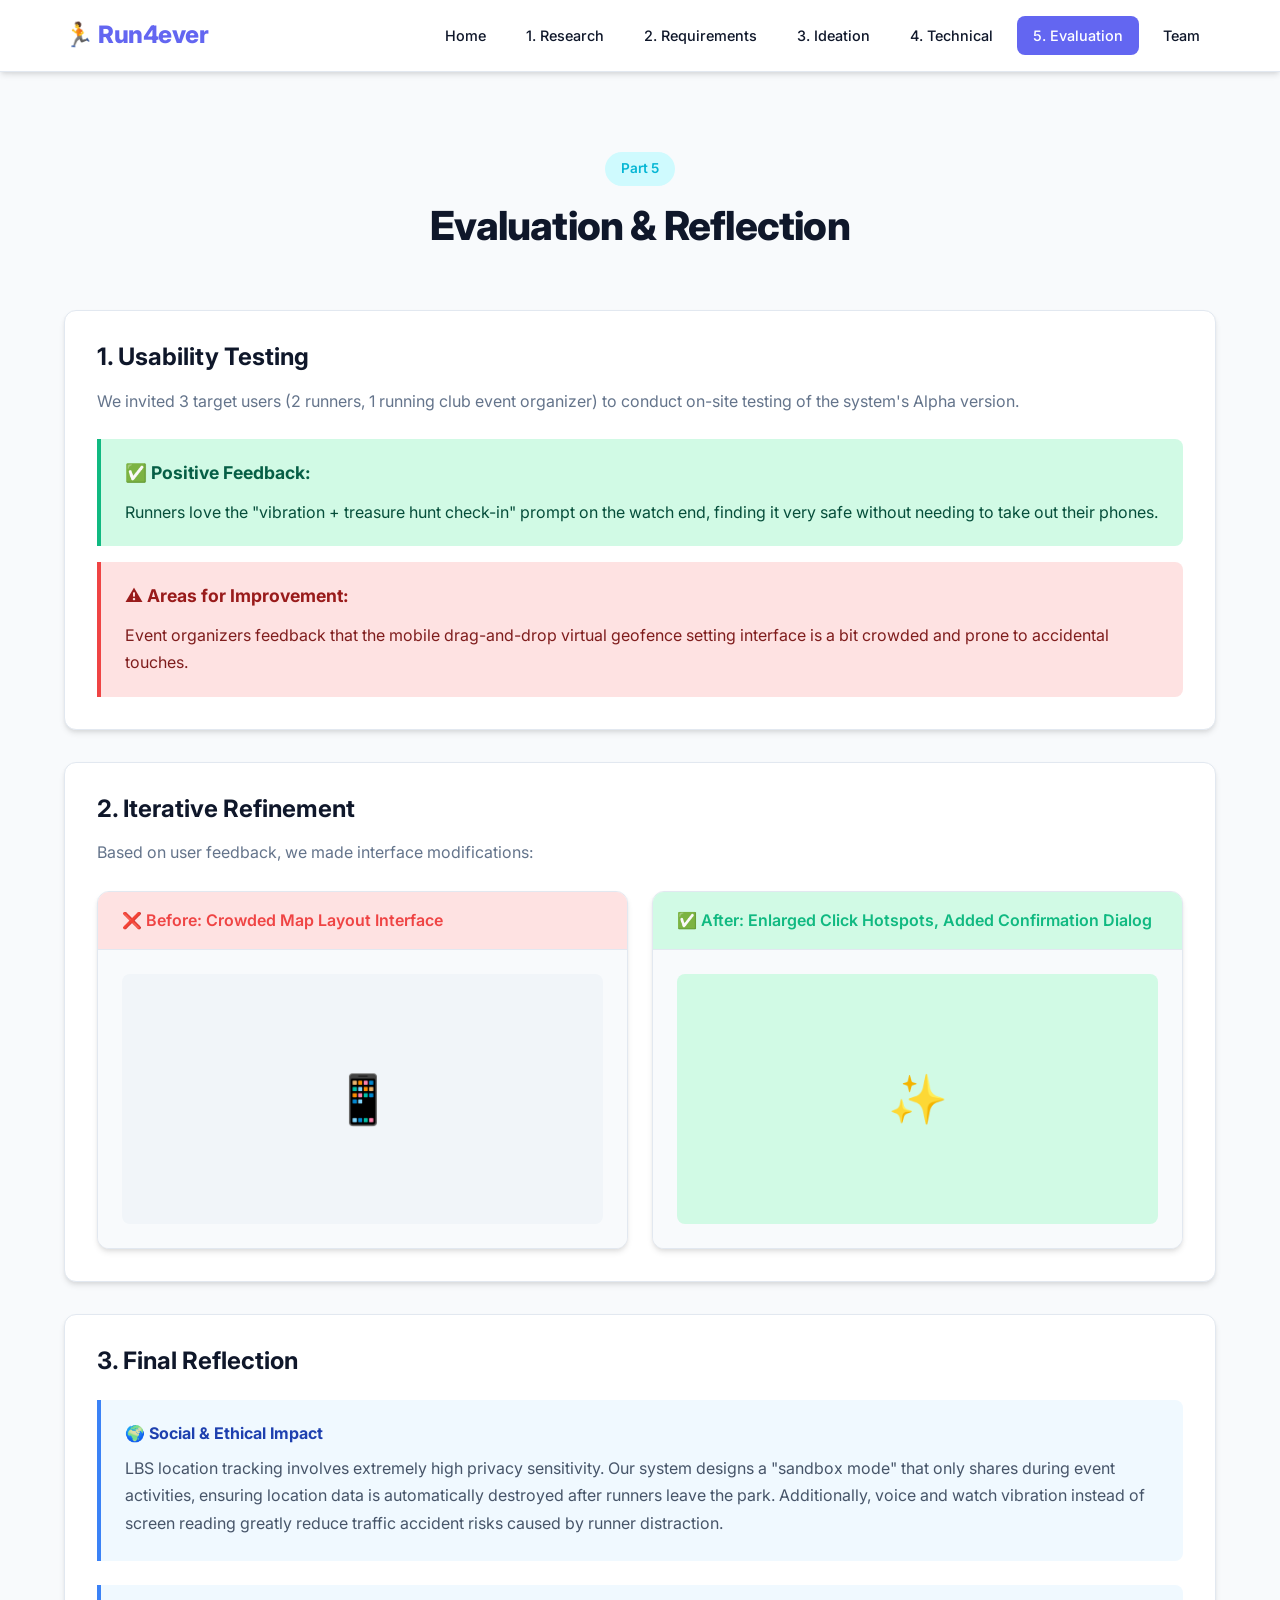
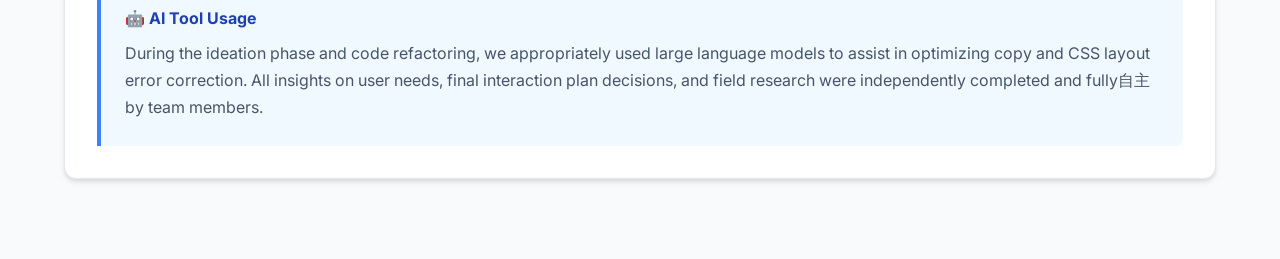
==== pages/evaluation.html @ 2ca22660 "first publish" ====
<!DOCTYPE html>
<html lang="en">
<head>
  <meta charset="UTF-8" />
  <title>Evaluation & Reflection | Run4ever</title>
  <link rel="stylesheet" href="../style.css" />
</head>
<body>
  <header class="site-header">
    <div class="container nav-container">
      <h1 class="logo">🏃 Run4ever</h1>
      <nav class="nav">
        <a href="../index.html">Home</a>
        <a href="research.html">1. Research</a>
        <a href="requirements.html">2. Requirements</a>
        <a href="ideation.html">3. Ideation</a>
        <a href="technical.html">4. Technical</a>
        <a href="evaluation.html" class="active">5. Evaluation</a>
        <a href="members.html">Team</a>
      </nav>
    </div>
  </header>

  <main class="section">
    <div class="container">
      <div class="section-heading">
        <p class="section-label">Part 5</p>
        <h2>Evaluation & Reflection</h2>
      </div>

      <div class="card">
        <h3>1. Usability Testing</h3>
        <p style="margin-top: 16px;">We invited 3 target users (2 runners, 1 running club event organizer) to conduct on-site testing of the system's Alpha version.</p>
        
        <div style="margin-top: 24px; display: grid; gap: 16px;">
          <div style="background: #d1fae5; border-left: 4px solid #10b981; padding: 20px 24px; border-radius: 0 8px 8px 0;">
            <strong style="color: #065f46; font-size: 1.1rem;">✅ Positive Feedback:</strong>
            <p style="margin: 12px 0 0; color: #064e3b;">Runners love the "vibration + treasure hunt check-in" prompt on the watch end, finding it very safe without needing to take out their phones.</p>
          </div>
          <div style="background: #fee2e2; border-left: 4px solid #ef4444; padding: 20px 24px; border-radius: 0 8px 8px 0;">
            <strong style="color: #991b1b; font-size: 1.1rem;">⚠️ Areas for Improvement:</strong>
            <p style="margin: 12px 0 0; color: #7f1d1d;">Event organizers feedback that the mobile drag-and-drop virtual geofence setting interface is a bit crowded and prone to accidental touches.</p>
          </div>
        </div>
      </div>

      <div class="card" style="margin-top: 32px;">
        <h3>2. Iterative Refinement</h3>
        <p style="margin-top: 16px; color: #64748b;">Based on user feedback, we made interface modifications:</p>
        
        <div class="before-after-grid" style="margin-top: 24px;">
          <div class="before-after-card">
            <div class="card-header before">❌ Before: Crowded Map Layout Interface</div>
            <div class="card-body">
              <div style="width: 100%; height: 250px; background: #f1f5f9; display: flex; align-items: center; justify-content: center; border-radius: 8px; color: #64748b; font-size: 3rem;">
                📱
              </div>
            </div>
          </div>
          <div class="before-after-card">
            <div class="card-header after">✅ After: Enlarged Click Hotspots, Added Confirmation Dialog</div>
            <div class="card-body">
              <div style="width: 100%; height: 250px; background: #d1fae5; display: flex; align-items: center; justify-content: center; border-radius: 8px; color: #065f46; font-size: 3rem;">
                ✨
              </div>
            </div>
          </div>
        </div>
      </div>

      <div class="card" style="margin-top: 32px;">
        <h3>3. Final Reflection</h3>
        
        <div style="margin-top: 24px; display: grid; gap: 24px;">
          <div style="background: #f0f9ff; border-left: 4px solid #3b82f6; padding: 24px; border-radius: 0 8px 8px 0;">
            <h4 style="font-weight: 700; margin-bottom: 12px; color: #1e40af;">🌍 Social & Ethical Impact</h4>
            <p style="color: #475569; line-height: 1.7;">
              LBS location tracking involves extremely high privacy sensitivity. Our system designs a "sandbox mode" that only shares during event activities, ensuring location data is automatically destroyed after runners leave the park. Additionally, voice and watch vibration instead of screen reading greatly reduce traffic accident risks caused by runner distraction.
            </p>
          </div>
          <div style="background: #f0f9ff; border-left: 4px solid #3b82f6; padding: 24px; border-radius: 0 8px 8px 0;">
            <h4 style="font-weight: 700; margin-bottom: 12px; color: #1e40af;">🤖 AI Tool Usage</h4>
            <p style="color: #475569; line-height: 1.7;">
              During the ideation phase and code refactoring, we appropriately used large language models to assist in optimizing copy and CSS layout error correction. All insights on user needs, final interaction plan decisions, and field research were independently completed and fully自主 by team members.
            </p>
          </div>
        </div>
      </div>
    </div>
  </main>
</body>
</html>
---- style.css ----
@import url("https://fonts.googleapis.com/css2?family=Inter:wght@300;400;500;600;700;800&display=swap");

* {
  margin: 0;
  padding: 0;
  box-sizing: border-box;
}

:root {
  --bg: #f8fafc;
  --white: #ffffff;
  --text: #0f172a;
  --muted: #64748b;
  --primary: #6366f1;
  --primary-dark: #4f46e5;
  --accent: #06b6d4;
  --accent-soft: #cffafe;
  --success: #10b981;
  --success-soft: #d1fae5;
  --warning: #f59e0b;
  --warning-soft: #fef3c7;
  --danger: #ef4444;
  --danger-soft: #fee2e2;
  --border: #e2e8f0;
  --shadow: 0 4px 6px -1px rgba(0, 0, 0, 0.1), 0 2px 4px -1px rgba(0, 0, 0, 0.06);
  --shadow-lg: 0 10px 15px -3px rgba(0, 0, 0, 0.1), 0 4px 6px -2px rgba(0, 0, 0, 0.05);
  --radius: 12px;
  --radius-lg: 20px;
}

body {
  font-family: "Inter", -apple-system, BlinkMacSystemFont, "Segoe UI", Roboto, sans-serif;
  line-height: 1.6;
  color: var(--text);
  background: var(--bg);
  min-height: 100vh;
}

h1, h2, h3, h4, h5, h6, .logo {
  font-weight: 700;
  line-height: 1.2;
}

.container {
  width: 90%;
  max-width: 1200px;
  margin: 0 auto;
}

.site-header {
  background: var(--white);
  border-bottom: 1px solid var(--border);
  position: sticky;
  top: 0;
  z-index: 100;
  box-shadow: var(--shadow);
}

.nav-container {
  display: flex;
  justify-content: space-between;
  align-items: center;
  padding: 16px 0;
  flex-wrap: wrap;
  gap: 16px;
}

.logo {
  font-size: 1.5rem;
  font-weight: 800;
  color: var(--primary);
  letter-spacing: -0.02em;
}

.nav {
  display: flex;
  gap: 8px;
  flex-wrap: wrap;
}

.nav a {
  text-decoration: none;
  color: var(--text);
  font-weight: 500;
  padding: 8px 16px;
  border-radius: 8px;
  transition: all 0.2s;
  font-size: 0.9rem;
}

.nav a:hover {
  background: var(--accent-soft);
  color: var(--accent);
}

.nav a.active {
  background: var(--primary);
  color: var(--white);
}

.hero {
  padding: 80px 0 60px;
  background: linear-gradient(135deg, #667eea 0%, #764ba2 100%);
  color: var(--white);
}

.hero-content {
  text-align: center;
  max-width: 800px;
  margin: 0 auto;
}

.hero h1 {
  font-size: 3.5rem;
  font-weight: 800;
  margin-bottom: 24px;
  letter-spacing: -0.03em;
}

.hero-subtitle {
  font-size: 1.35rem;
  opacity: 0.95;
  margin-bottom: 48px;
  max-width: 700px;
  margin-left: auto;
  margin-right: auto;
  line-height: 1.6;
}

.hero-subtitle br {
  display: block;
  margin-bottom: 12px;
}

.hero-meta {
  display: flex;
  gap: 24px;
  justify-content: center;
  flex-wrap: wrap;
  margin-bottom: 32px;
}

.meta-item {
  font-size: 0.9rem;
  color: rgba(255, 255, 255, 0.85);
  font-weight: 500;
  padding: 6px 16px;
  background: rgba(255, 255, 255, 0.15);
  border-radius: 20px;
  backdrop-filter: blur(10px);
}

.hero-buttons {
  display: flex;
  gap: 16px;
  justify-content: center;
  flex-wrap: wrap;
}

.btn {
  padding: 14px 28px;
  border-radius: 10px;
  text-decoration: none;
  font-weight: 600;
  font-size: 1rem;
  transition: all 0.3s;
  display: inline-flex;
  align-items: center;
  gap: 8px;
}

.btn-primary {
  background: var(--white);
  color: var(--primary);
  box-shadow: 0 4px 14px rgba(0, 0, 0, 0.2);
}
.btn-primary:hover {
  transform: translateY(-2px);
  box-shadow: 0 8px 20px rgba(0, 0, 0, 0.3);
}

.btn-secondary {
  background: rgba(255, 255, 255, 0.2);
  color: var(--white);
  border: 2px solid rgba(255, 255, 255, 0.3);
}
.btn-secondary:hover {
  background: rgba(255, 255, 255, 0.3);
  transform: translateY(-2px);
}

.section {
  padding: 80px 0;
}

.section.alt-bg {
  background: #f1f5f9;
}

.section-heading {
  text-align: center;
  margin-bottom: 60px;
}

.section-label {
  display: inline-block;
  padding: 6px 16px;
  background: var(--accent-soft);
  color: var(--accent);
  border-radius: 20px;
  font-weight: 600;
  font-size: 0.85rem;
  margin-bottom: 16px;
}

.section-heading h2 {
  font-size: 2.5rem;
  font-weight: 800;
  color: var(--text);
  margin-bottom: 16px;
  letter-spacing: -0.02em;
}

.grid-2 {
  display: grid;
  grid-template-columns: repeat(2, 1fr);
  gap: 32px;
}

.grid-3 {
  display: grid;
  grid-template-columns: repeat(3, 1fr);
  gap: 32px;
}

.grid-4 {
  display: grid;
  grid-template-columns: repeat(4, 1fr);
  gap: 24px;
}

.card {
  background: var(--white);
  border: 1px solid var(--border);
  border-radius: var(--radius);
  padding: 32px;
  box-shadow: var(--shadow);
  transition: all 0.3s;
}

.card:hover {
  transform: translateY(-4px);
  box-shadow: var(--shadow-lg);
  border-color: var(--primary);
}

.card.card-link {
  text-decoration: none;
  color: inherit;
  display: block;
}

.card.card-link:hover {
  transform: translateY(-4px);
  border-color: var(--primary);
  box-shadow: var(--shadow-lg);
}

.card.card-link h3 {
  color: var(--primary);
  margin-bottom: 12px;
}

.card h3 {
  font-size: 1.5rem;
  font-weight: 700;
  margin-bottom: 16px;
  color: var(--text);
}

.card p {
  color: var(--muted);
  line-height: 1.7;
}

.hero-card {
  background: var(--white);
  border: 1px solid var(--border);
  border-radius: var(--radius-lg);
  padding: 40px;
  box-shadow: var(--shadow-lg);
}

.hero-card h3 {
  font-size: 1.5rem;
  margin-bottom: 24px;
  color: var(--text);
}

.hero-card ul {
  list-style: none;
}

.hero-card li {
  padding: 12px 0;
  border-bottom: 1px solid var(--border);
  color: var(--text);
}

.hero-card li:last-child {
  border-bottom: none;
}

.hero-card li strong {
  color: var(--primary);
  margin-right: 8px;
}

.member-card {
  text-align: center;
  padding: 40px 24px;
}

.member-card .avatar-placeholder {
  width: 120px;
  height: 120px;
  margin: 0 auto 24px;
  border-radius: 50%;
  overflow: hidden;
  box-shadow: var(--shadow-lg);
}

.member-card .avatar-placeholder img {
  width: 100%;
  height: 100%;
  object-fit: cover;
}

.member-card h3 {
  font-size: 1.5rem;
  margin-bottom: 8px;
  color: var(--text);
}

.member-card .student-id {
  font-size: 0.95rem;
  color: var(--muted);
  margin-bottom: 16px;
  font-weight: 500;
}

.member-card .bio {
  font-size: 0.95rem;
  color: var(--muted);
  line-height: 1.7;
}

.persona-card {
  text-align: center;
  border-top: 4px solid var(--primary);
  overflow: hidden;
}

.persona-header {
  padding: 24px;
  background: linear-gradient(135deg, var(--accent-soft) 0%, #a5f3fc 100%);
}

.persona-icon {
  font-size: 4rem;
  display: block;
  margin-bottom: 12px;
}

.persona-header h4 {
  font-size: 1.25rem;
  margin: 0;
  color: var(--primary);
  font-weight: 700;
}

.persona-details {
  padding: 24px;
  text-align: left;
}

.persona-details p {
  margin-bottom: 10px;
  font-size: 0.95rem;
  color: var(--text);
  line-height: 1.6;
}

.persona-details p strong {
  color: var(--primary);
  font-weight: 600;
}

.comparison-block {
  display: grid;
  grid-template-columns: 1fr 1fr;
  gap: 24px;
}

.comparison-card {
  background: var(--white);
  border: 1px solid var(--border);
  border-radius: var(--radius);
  padding: 24px;
}

.comparison-card h4 {
  font-size: 1.1rem;
  font-weight: 700;
  margin-bottom: 16px;
  color: var(--text);
}

.comparison-card ul {
  list-style: none;
}

.comparison-card li {
  padding: 8px 0;
  border-bottom: 1px solid var(--border);
  font-size: 0.9rem;
  color: var(--muted);
}

.comparison-card li:last-child {
  border-bottom: none;
}

.comparison-card.positive h4 {
  color: var(--success);
}

.comparison-card.negative h4 {
  color: var(--danger);
}

.comparison-card.positive li {
  color: #065f46;
}

.comparison-card.negative li {
  color: #991b1b;
}

.gallery-grid {
  display: grid;
  grid-template-columns: repeat(auto-fill, minmax(200px, 1fr));
  gap: 24px;
}

.gallery-item {
  background: var(--white);
  border: 1px solid var(--border);
  border-radius: var(--radius);
  overflow: hidden;
  box-shadow: var(--shadow);
  transition: all 0.3s;
}

.gallery-item:hover {
  transform: translateY(-4px);
  box-shadow: var(--shadow-lg);
}

.gallery-item img,
.gallery-item-placeholder {
  width: 100%;
  height: 200px;
  object-fit: cover;
  display: block;
}

.gallery-item-placeholder {
  display: flex;
  align-items: center;
  justify-content: center;
  background: #f1f5f9;
  color: var(--muted);
  font-size: 3rem;
}

.gallery-caption {
  padding: 16px;
  text-align: center;
}

.gallery-caption p {
  margin: 0;
  font-size: 0.9rem;
  color: var(--muted);
}

.before-after-grid {
  display: grid;
  grid-template-columns: 1fr 1fr;
  gap: 24px;
}

.before-after-card {
  background: var(--white);
  border: 1px solid var(--border);
  border-radius: var(--radius);
  overflow: hidden;
  box-shadow: var(--shadow);
}

.before-after-card .card-header {
  padding: 16px 24px;
  background: var(--bg);
  border-bottom: 1px solid var(--border);
  font-weight: 600;
  color: var(--text);
}

.before-after-card .card-header.before {
  background: var(--danger-soft);
  color: var(--danger);
}

.before-after-card .card-header.after {
  background: var(--success-soft);
  color: var(--success);
}

.before-after-card .card-body {
  padding: 24px;
  background: #f8fafc;
}

.before-after-card .card-body img,
.before-after-card .card-body .placeholder {
  width: 100%;
  height: 250px;
  object-fit: cover;
  border-radius: 8px;
}

.table-container {
  overflow-x: auto;
  border-radius: var(--radius);
  border: 1px solid var(--border);
}

.table-container table {
  width: 100%;
  border-collapse: collapse;
  background: var(--white);
}

.table-container th {
  background: var(--bg);
  padding: 16px;
  text-align: left;
  font-weight: 600;
  color: var(--text);
  border-bottom: 2px solid var(--border);
}

.table-container td {
  padding: 16px;
  border-bottom: 1px solid var(--border);
  color: var(--muted);
}

.table-container tr:last-child td {
  border-bottom: none;
}

.table-container tr:nth-child(even) {
  background: var(--bg);
}

.table-container tr:hover {
  background: var(--accent-soft);
}

.table-container td strong {
  color: var(--text);
}

.link-card {
  text-decoration: none;
  color: inherit;
  display: block;
}

.link-card h3 {
  color: var(--primary);
  margin-bottom: 12px;
}

.link-card p {
  color: var(--muted);
}

.link-card:hover {
  transform: translateY(-4px);
  border-color: var(--primary);
  box-shadow: var(--shadow-lg);
}

ul {
  margin-left: 20px;
  margin-top: 12px;
}

li {
  margin-bottom: 8px;
  color: var(--muted);
}

@media (max-width: 900px) {
  .hero h1 {
    font-size: 2.5rem;
  }
  
  .grid-2,
  .grid-3,
  .grid-4,
  .comparison-block,
  .before-after-grid {
    grid-template-columns: 1fr;
  }
  
  .gallery-grid {
    grid-template-columns: repeat(2, 1fr);
  }
}

@media (max-width: 600px) {
  .hero {
    padding: 60px 0 40px;
  }
  
  .hero h1 {
    font-size: 2rem;
  }
  
  .hero-subtitle {
    font-size: 1rem;
  }
  
  .grid-3,
  .grid-4 {
    grid-template-columns: 1fr;
  }
  
  .gallery-grid {
    grid-template-columns: 1fr;
  }
  
  .nav {
    flex-direction: column;
    width: 100%;
  }
  
  .nav a {
    width: 100%;
    text-align: center;
  }
}
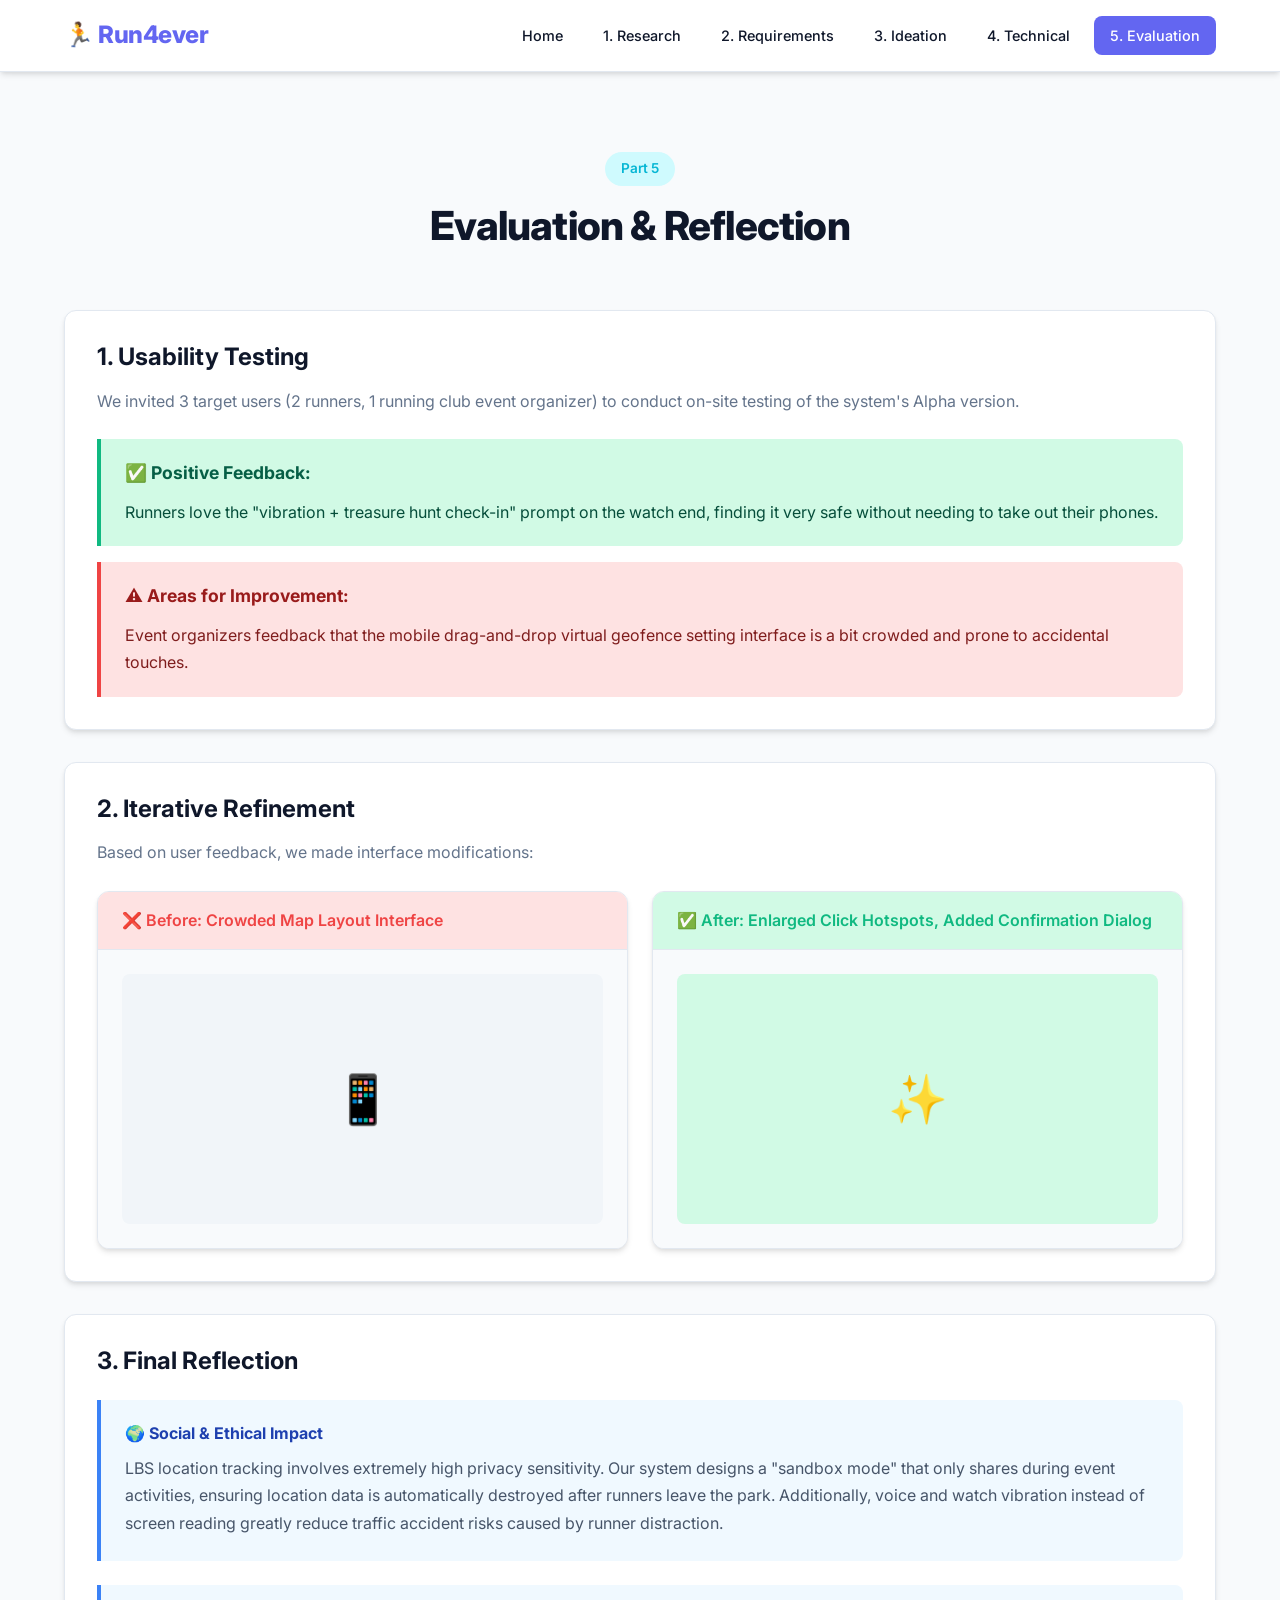
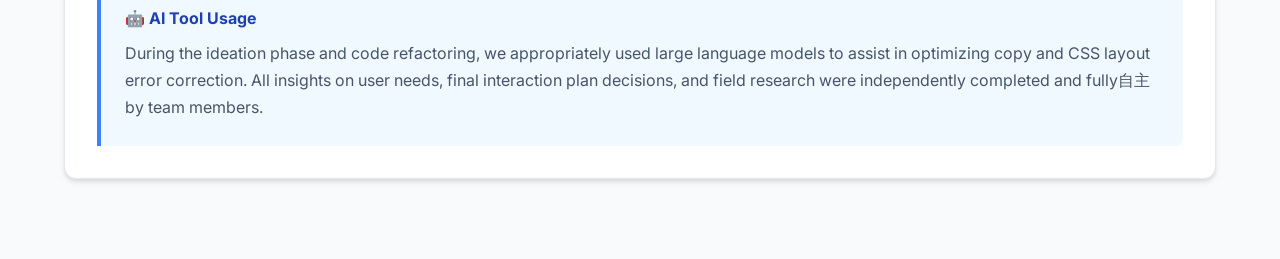
==== commit ea156537: "fix bug" ====
--- a/pages/evaluation.html
+++ b/pages/evaluation.html
@@ -16,7 +16,6 @@
         <a href="ideation.html">3. Ideation</a>
         <a href="technical.html">4. Technical</a>
         <a href="evaluation.html" class="active">5. Evaluation</a>
-        <a href="members.html">Team</a>
       </nav>
     </div>
   </header>
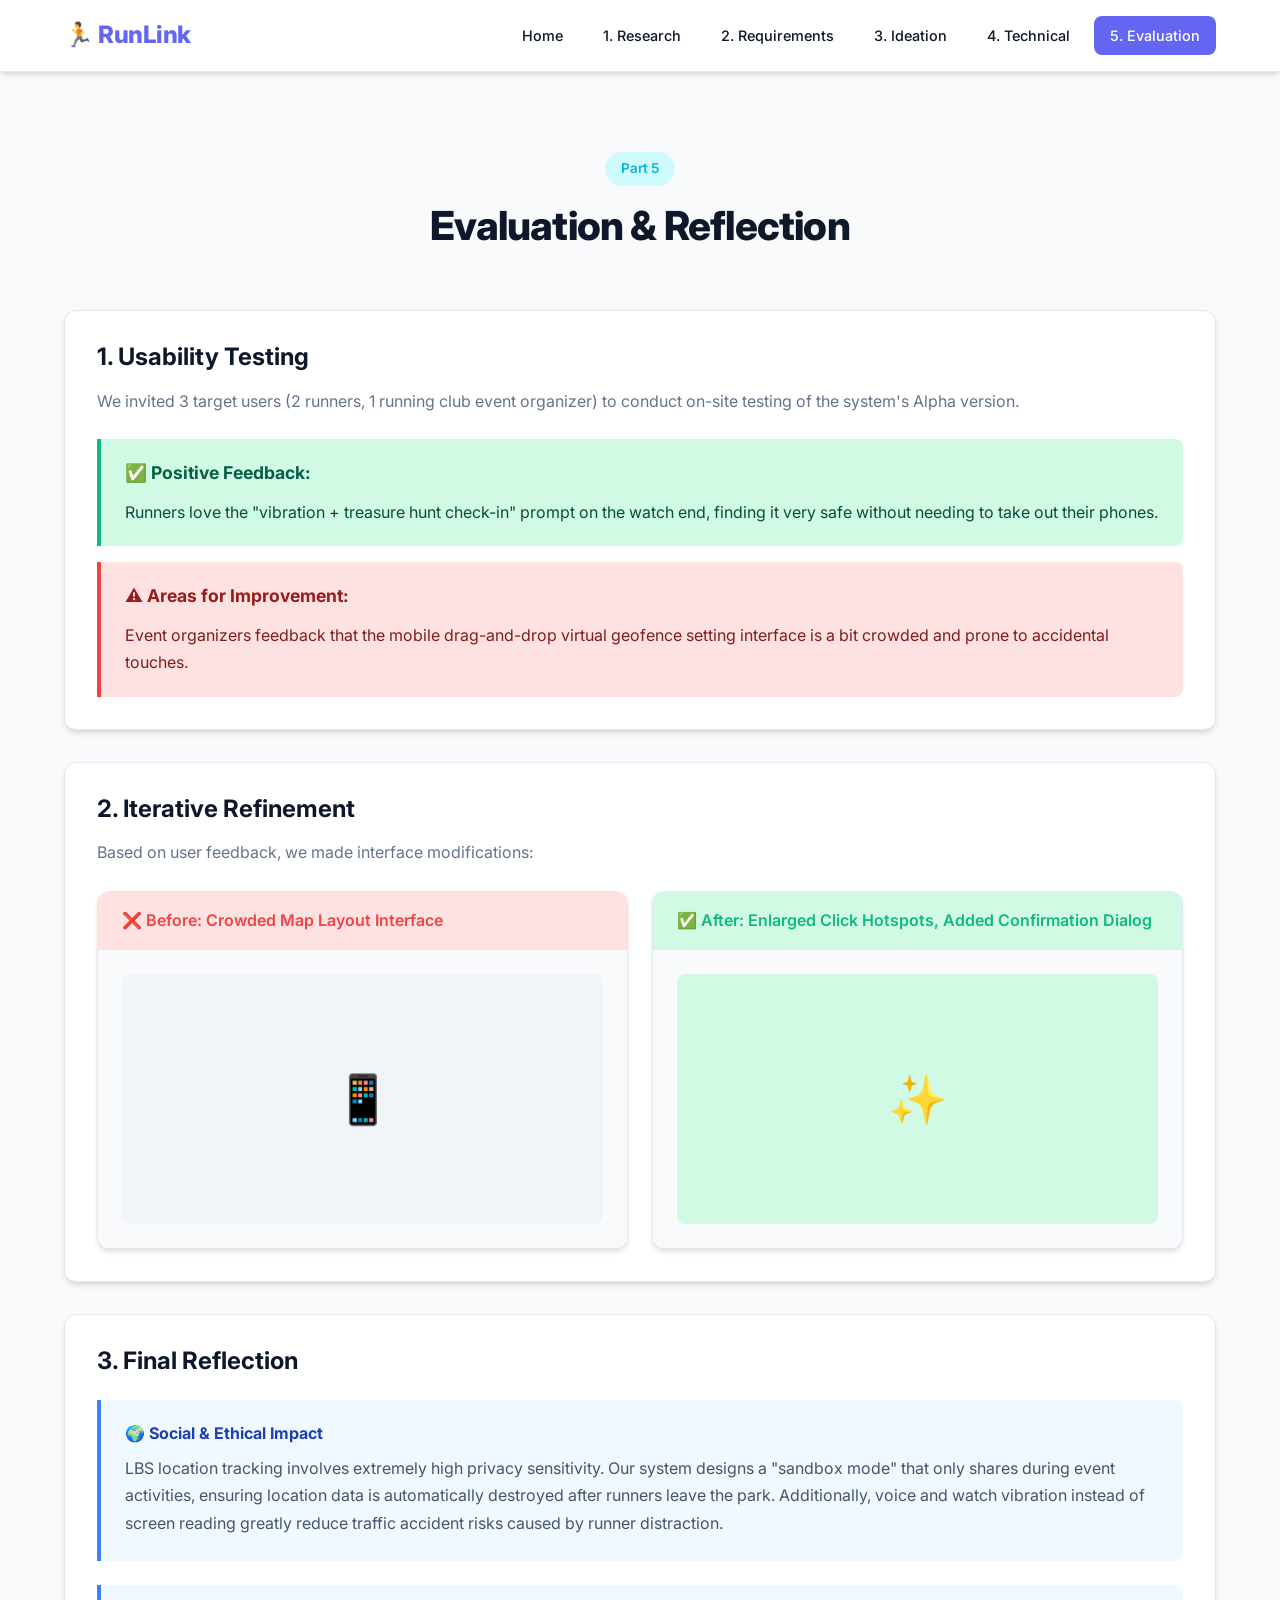
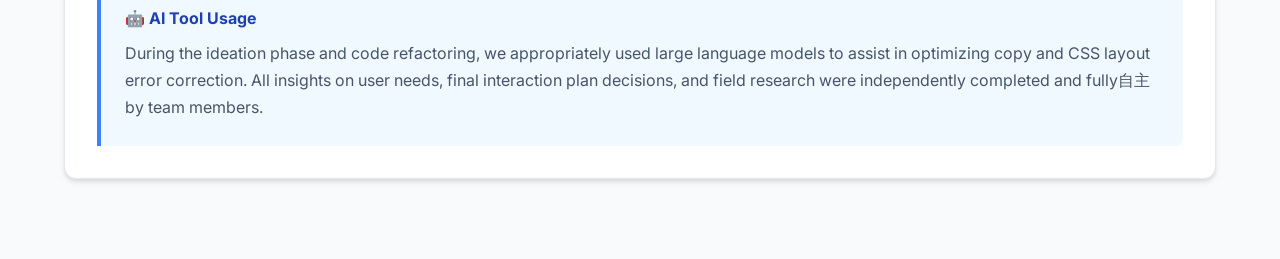
==== commit b29bd1b4: "Rename the project" ====
--- a/pages/evaluation.html
+++ b/pages/evaluation.html
@@ -2,13 +2,13 @@
 <html lang="en">
 <head>
   <meta charset="UTF-8" />
-  <title>Evaluation & Reflection | Run4ever</title>
+  <title>Evaluation & Reflection | RunLink</title>
   <link rel="stylesheet" href="../style.css" />
 </head>
 <body>
   <header class="site-header">
     <div class="container nav-container">
-      <h1 class="logo">🏃 Run4ever</h1>
+      <h1 class="logo">🏃 RunLink</h1>
       <nav class="nav">
         <a href="../index.html">Home</a>
         <a href="research.html">1. Research</a>
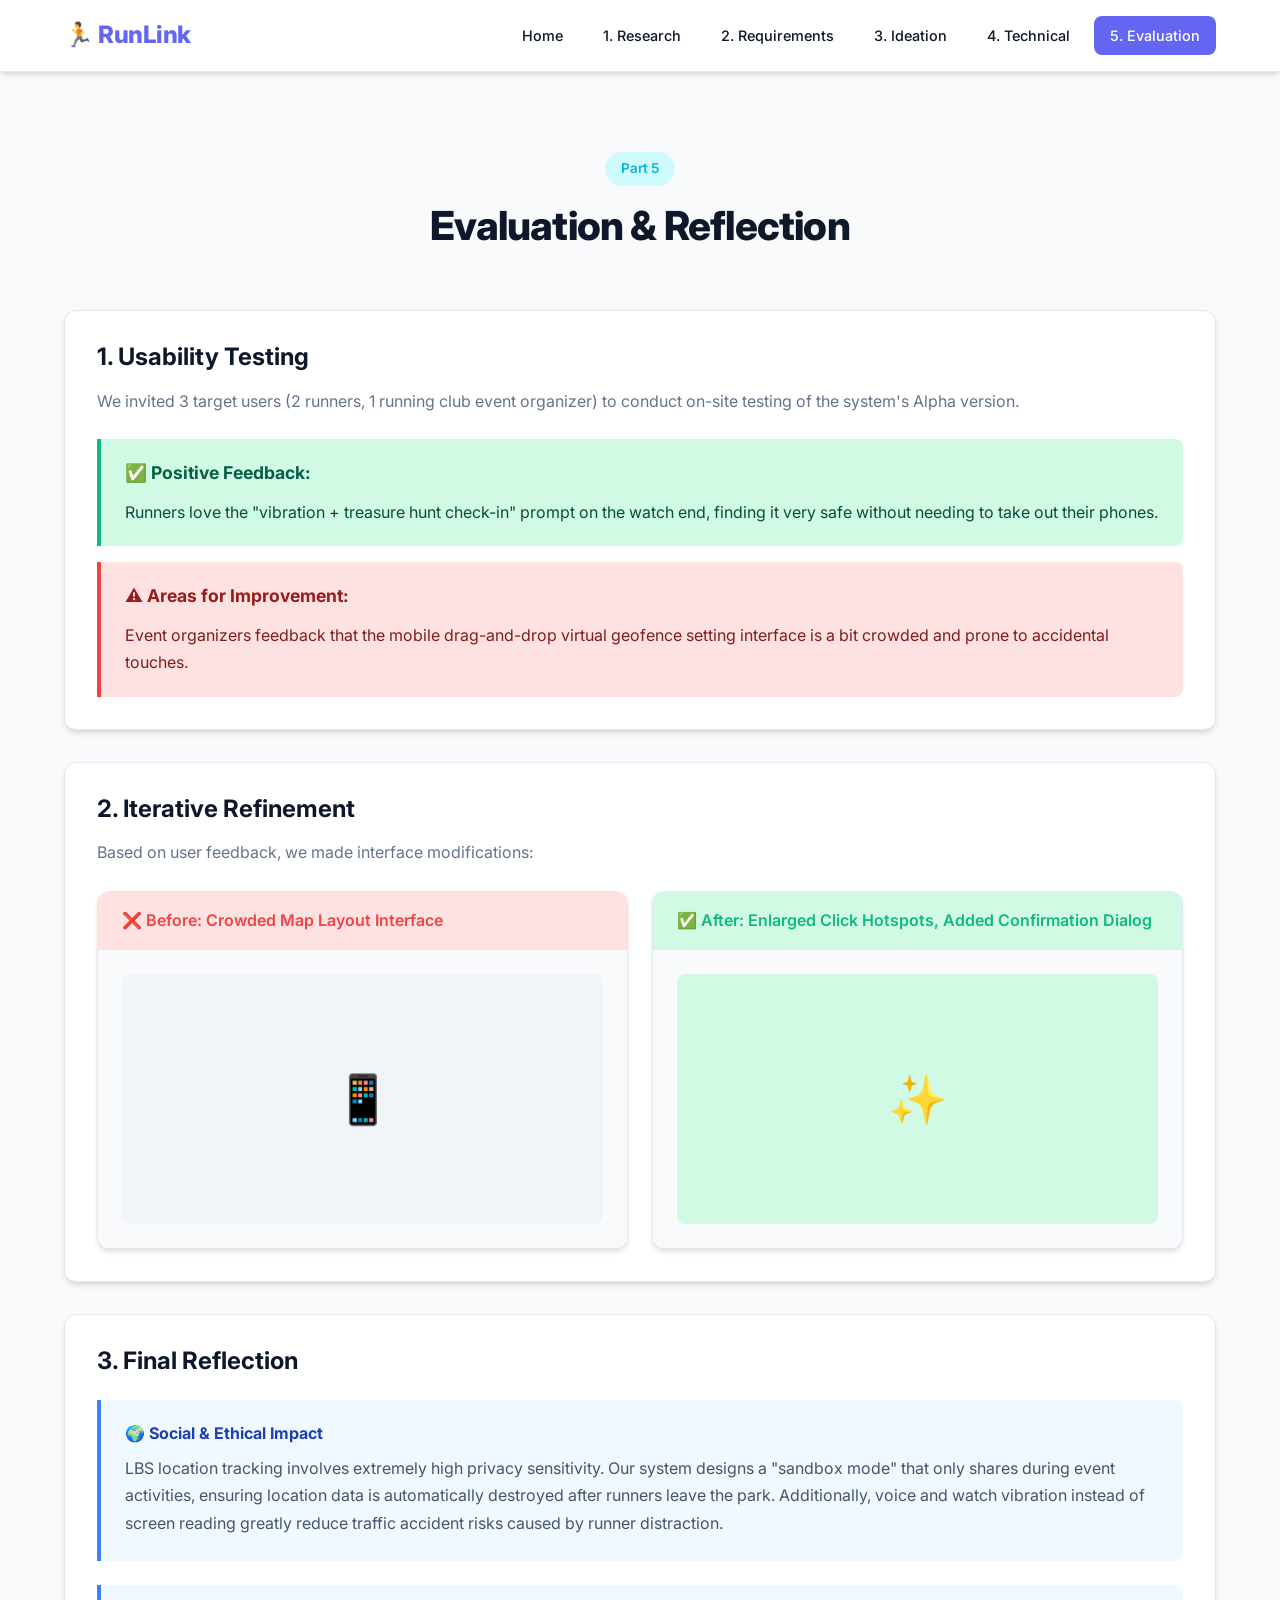
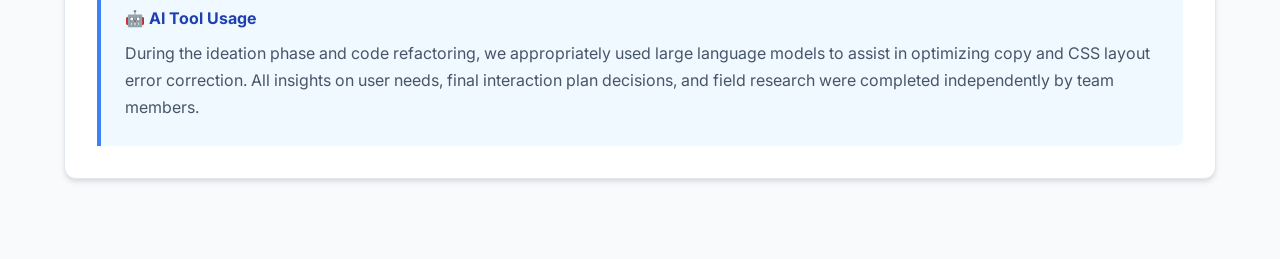
==== commit 3998a72d: "update core requirements" ====
--- a/pages/evaluation.html
+++ b/pages/evaluation.html
@@ -80,7 +80,7 @@
           <div style="background: #f0f9ff; border-left: 4px solid #3b82f6; padding: 24px; border-radius: 0 8px 8px 0;">
             <h4 style="font-weight: 700; margin-bottom: 12px; color: #1e40af;">🤖 AI Tool Usage</h4>
             <p style="color: #475569; line-height: 1.7;">
-              During the ideation phase and code refactoring, we appropriately used large language models to assist in optimizing copy and CSS layout error correction. All insights on user needs, final interaction plan decisions, and field research were independently completed and fully自主 by team members.
+              During the ideation phase and code refactoring, we appropriately used large language models to assist in optimizing copy and CSS layout error correction. All insights on user needs, final interaction plan decisions, and field research were completed independently by team members.
             </p>
           </div>
         </div>
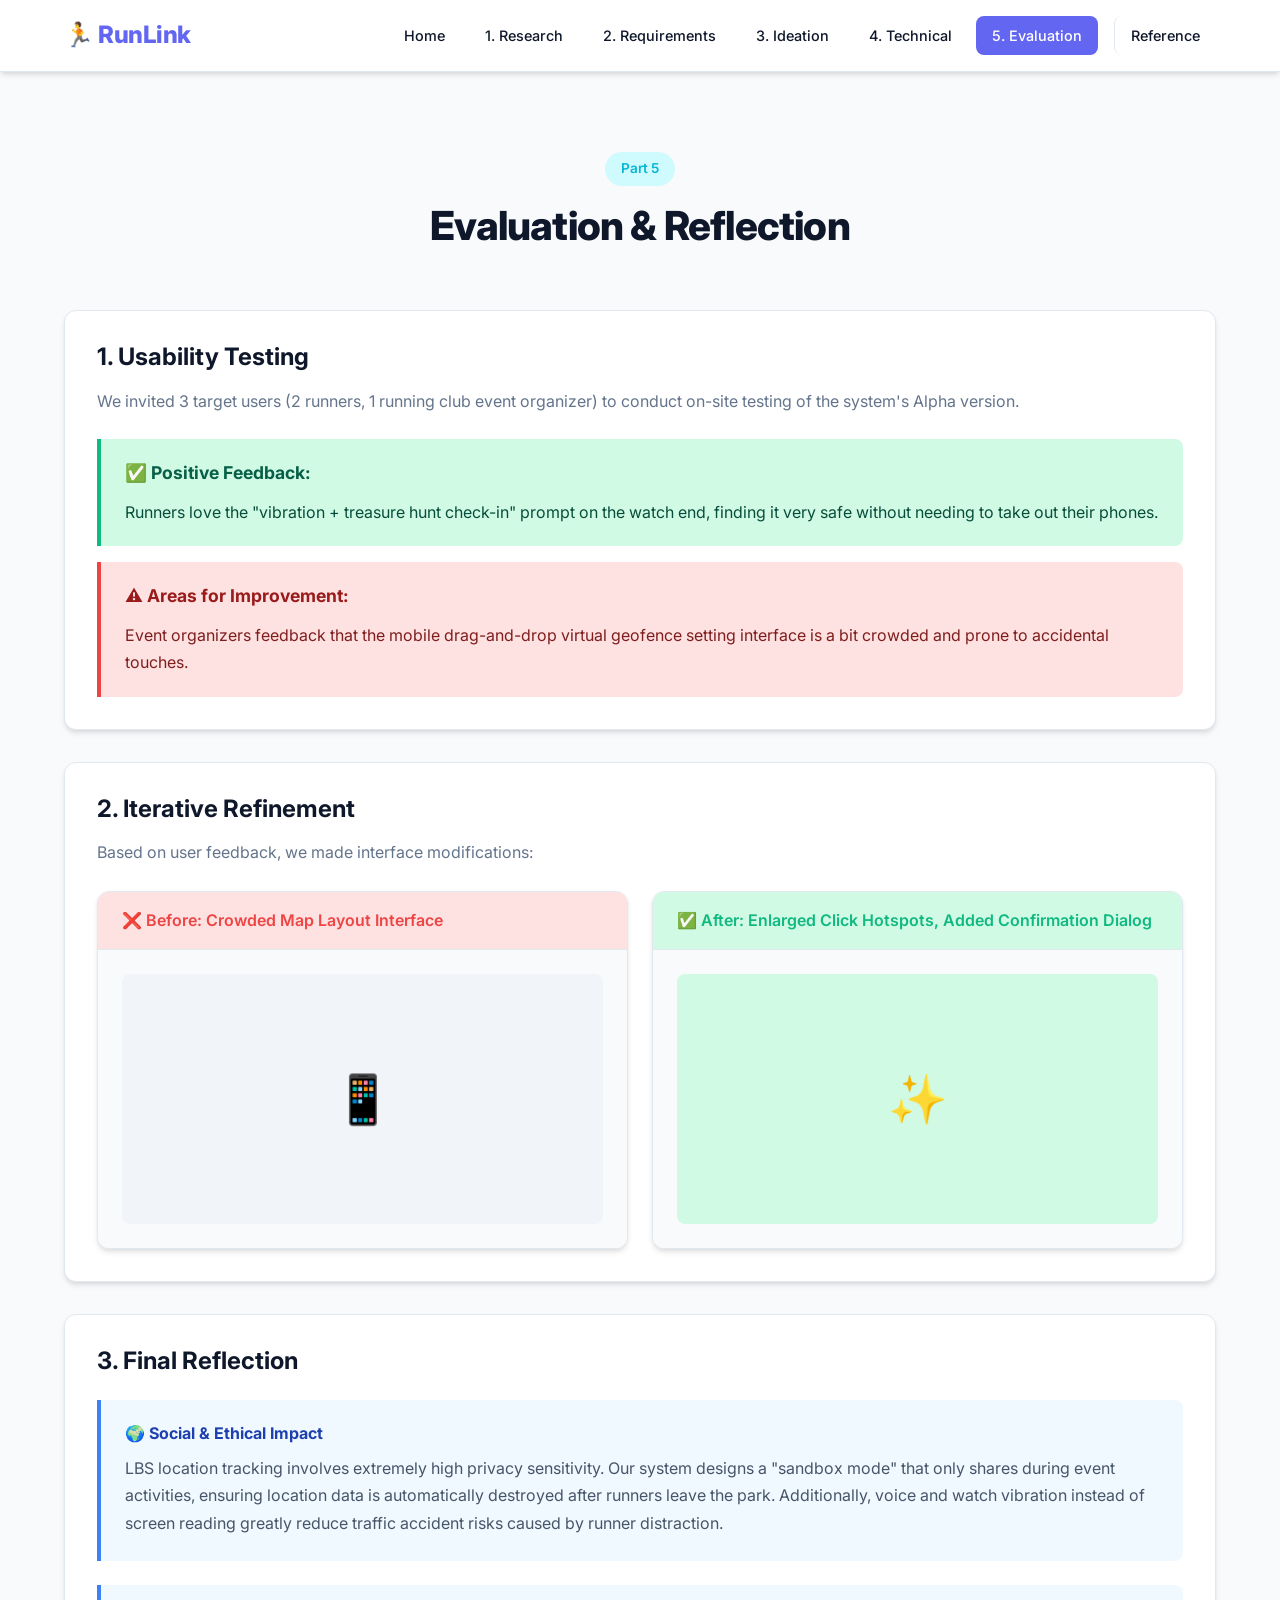
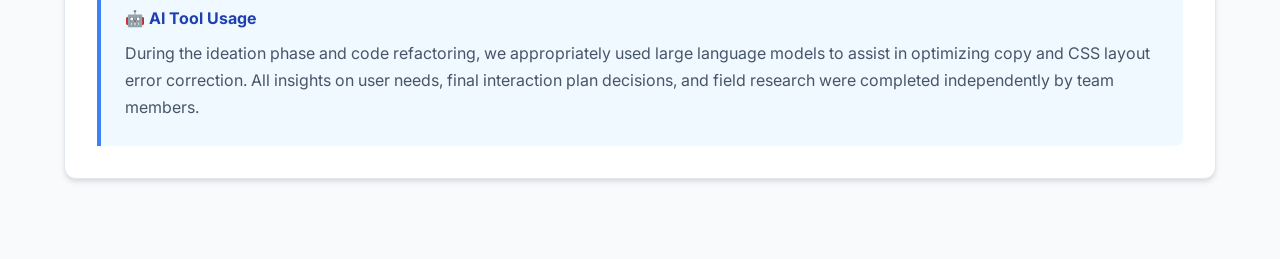
==== commit f19dcc30: "add reference list" ====
--- a/pages/evaluation.html
+++ b/pages/evaluation.html
@@ -9,13 +9,14 @@
   <header class="site-header">
     <div class="container nav-container">
       <h1 class="logo">🏃 RunLink</h1>
-      <nav class="nav">
+      <nav class="nav nav-end-cluster">
         <a href="../index.html">Home</a>
         <a href="research.html">1. Research</a>
         <a href="requirements.html">2. Requirements</a>
         <a href="ideation.html">3. Ideation</a>
         <a href="technical.html">4. Technical</a>
         <a href="evaluation.html" class="active">5. Evaluation</a>
+        <a href="reference.html" class="nav-reference">Reference</a>
       </nav>
     </div>
   </header>
--- a/style.css
+++ b/style.css
@@ -78,6 +78,21 @@
   flex-wrap: wrap;
 }
 
+.nav-end-cluster {
+  flex: 1;
+  justify-content: flex-end;
+}
+
+.nav-reference {
+  margin-left: 8px;
+  padding-left: 16px;
+  border-left: 1px solid var(--border);
+}
+
+.nav-reference.active {
+  border-left-color: transparent;
+}
+
 .nav a {
   text-decoration: none;
   color: var(--text);
